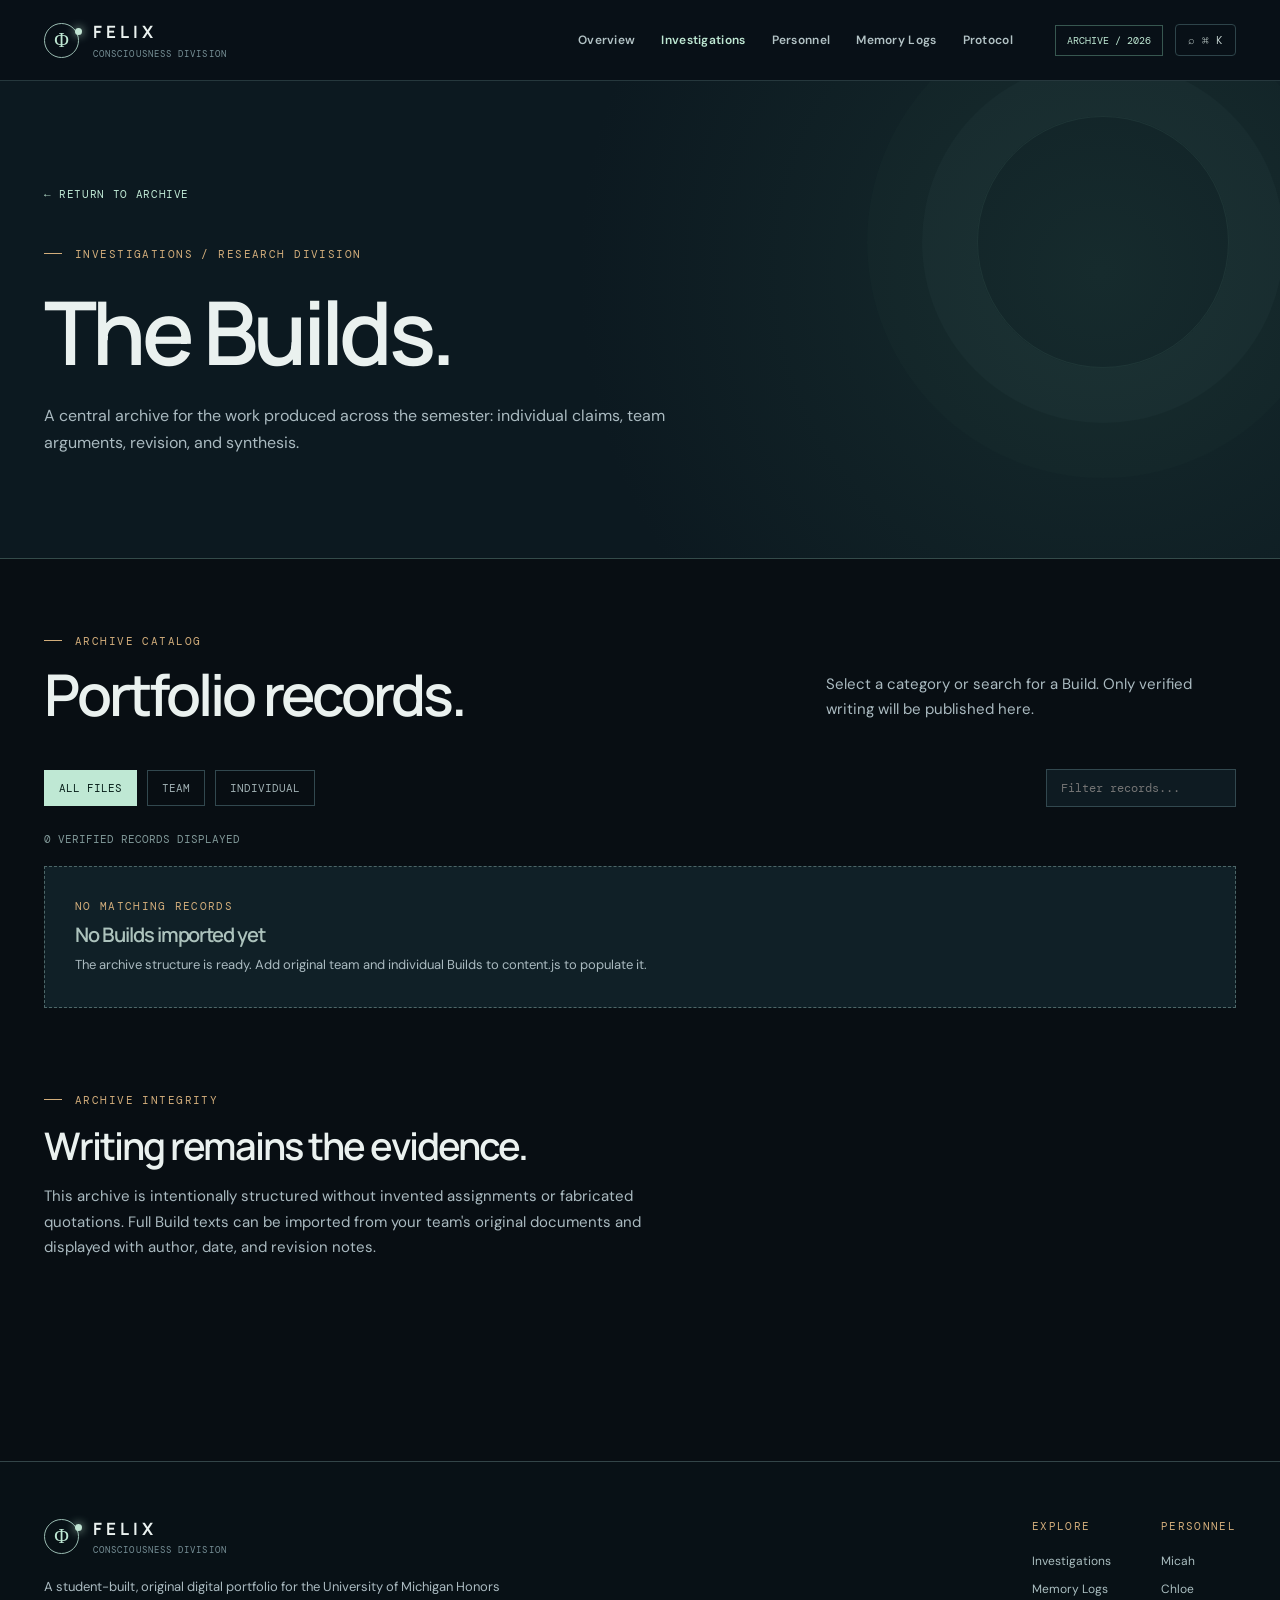
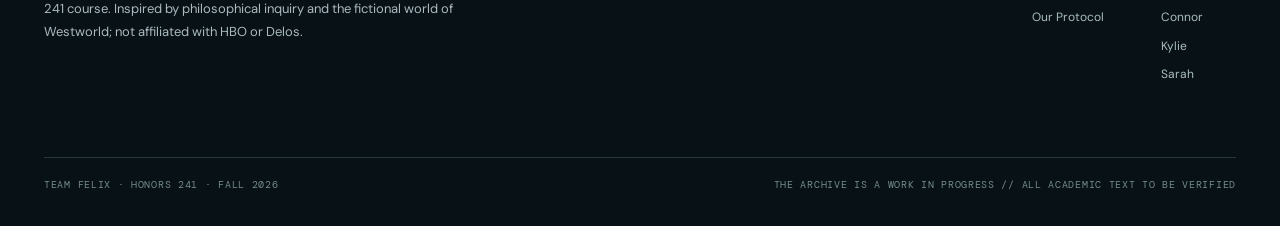
==== builds.html @ 9ca09903 "Add files via upload" ====
<!doctype html>
<html lang="en"><head><meta charset="utf-8"><meta name="viewport" content="width=device-width,initial-scale=1"><meta name="theme-color" content="#080e13"><meta name="description" content="Team Felix: an Honors 241 portfolio exploring consciousness, narration, recognition, and agency."><title>Investigations | Team Felix — Consciousness Archives</title><link rel="stylesheet" href="styles.css"><script src="content.js" defer></script><script src="site.js" defer></script></head><body data-page="builds"><div id="app"><noscript>This website requires JavaScript for its interactive archive. Enable JavaScript to explore the portfolio.</noscript></div></body></html>
---- styles.css ----
@import url('https://fonts.googleapis.com/css2?family=DM+Mono:wght@400;500&family=DM+Sans:wght@400;500;600;700&family=Manrope:wght@400;500;600;700;800&display=swap');
:root{--ink:#eaf1ef;--muted:#9aaab0;--subtle:#6d818a;--bg:#080e13;--bg2:#0b151c;--panel:#101d25;--line:#2b3c44;--accent:#bfe8d4;--accent2:#d2ad7b;--deep:#162b30;--font:'Manrope',sans-serif;--mono:'DM Mono',monospace}
*{box-sizing:border-box}html{scroll-behavior:smooth}body{margin:0;background:var(--bg);color:var(--ink);font:400 15px/1.7 'DM Sans',sans-serif;-webkit-font-smoothing:antialiased}a{color:inherit;text-decoration:none}button,input{font:inherit}button{cursor:pointer}button:focus-visible,a:focus-visible,input:focus-visible{outline:2px solid var(--accent);outline-offset:4px}::selection{background:#bfdcce;color:#0b1216}.container{width:min(1200px,calc(100% - 88px));margin:0 auto}.mono{font-family:var(--mono);font-size:11px;letter-spacing:.12em;text-transform:uppercase}.accent{color:var(--accent)}.gold{color:var(--accent2)}.muted{color:var(--muted)}.line{border-top:1px solid var(--line)}
.skip{position:absolute;top:-80px;left:20px;background:white;color:black;padding:12px;z-index:300}.skip:focus{top:10px}
.site-header{position:sticky;top:0;z-index:50;background:#091218eF;backdrop-filter:blur(18px);border-bottom:1px solid #26383d}.head-inner{height:80px;display:flex;align-items:center;gap:28px}.brand{display:inline-flex;gap:14px;align-items:center;flex-shrink:0}.brand-symbol{position:relative;border:1px solid #9abcb2;width:35px;height:35px;display:grid;place-items:center;border-radius:50%;color:var(--accent);font:20px Georgia,serif}.brand-symbol:after{content:'';position:absolute;width:7px;height:7px;background:#c2e5d4;right:-4px;top:4px;border-radius:50%;box-shadow:0 0 10px #bfe8d4}.brand-name{font:700 17px var(--font);letter-spacing:.24em}.brand-tag{display:block;color:#789198;font:9px var(--mono);letter-spacing:.12em;margin-top:1px}.nav{display:flex;align-items:center;gap:26px;margin-left:auto}.nav a{color:#b3c3c6;font-size:12px;font-weight:600;letter-spacing:.025em;transition:color .2s}.nav a:hover,.nav a.active{color:var(--accent)}.header-right{display:flex;gap:12px;align-items:center;margin-left:14px}.sys-tag{font:10px var(--mono);color:var(--accent);border:1px solid #375750;padding:8px 11px}.search-trigger{border:1px solid #2e444a;background:transparent;color:#c0cecc;border-radius:4px;padding:8px 12px;font:11px var(--mono)}.search-trigger:hover{border-color:var(--accent)}.hamburger{display:none;background:none;border:none;color:var(--ink);font-size:24px}
.section-label{display:flex;align-items:center;gap:13px;font:11px var(--mono);letter-spacing:.13em;text-transform:uppercase;color:var(--accent2)}.section-label:before{content:'';display:inline-block;width:18px;height:1px;background:var(--accent2)}
h1,h2,h3,h4,p{margin-top:0}h1,h2,h3{font-family:var(--font);font-weight:600;letter-spacing:-.052em}h1{font-size:clamp(55px,7vw,108px);line-height:1.02}h2{font-size:clamp(35px,4.5vw,60px);line-height:1.1}h3{font-size:24px;line-height:1.24}p{color:#aabac0}.btn{display:inline-flex;align-items:center;justify-content:center;gap:20px;background:var(--accent);color:#102024;border:1px solid var(--accent);padding:15px 21px;font-size:12px;font-weight:800;letter-spacing:.03em;transition:transform .2s,background .2s}.btn:hover{background:#ddf7e8;transform:translateY(-2px)}.btn-ghost{background:transparent;color:var(--ink);border-color:#4c6368}.btn-ghost:hover{background:#15272b}.arrow{font-size:18px;font-weight:400}
.hero{min-height:705px;position:relative;overflow:hidden;background:radial-gradient(ellipse 50% 70% at 80% 45%,#183b3b 0%,#0c1d23 47%,transparent 85%),linear-gradient(125deg,#0a1218,#0c1c22)}.hero:before{content:'';position:absolute;inset:0;opacity:.24;background-image:linear-gradient(#5c8b8a22 1px,transparent 1px),linear-gradient(90deg,#5c8b8a22 1px,transparent 1px);background-size:54px 54px;mask-image:linear-gradient(90deg,transparent 20%,#000 100%)}.hero-inner{position:relative;min-height:705px;display:flex;align-items:center;gap:2%;padding:105px 0 100px}.hero-text{width:54%;z-index:2}.hero .eyebrow{color:var(--accent2);margin-bottom:26px}.hero h1{margin-bottom:28px;max-width:810px}.hero h1 span{color:var(--accent);font-weight:400}.hero-description{font-size:16px;line-height:1.85;max-width:530px;margin-bottom:34px}.hero-actions{display:flex;gap:13px;flex-wrap:wrap}.hero-graphic{position:absolute;width:620px;height:620px;right:-100px;top:36px;display:grid;place-items:center}.orbital{width:100%;height:100%;position:relative;animation:slowspin 50s linear infinite}.orbital svg{width:100%;height:100%;overflow:visible}.orbital path,.orbital circle{vector-effect:non-scaling-stroke}.orbital-label{position:absolute;top:48%;left:48%;width:160px;text-align:center;transform:translate(-50%,-50%);color:#c5e9d8;font:11px var(--mono);line-height:2;letter-spacing:.15em;animation:counterspin 50s linear infinite}.orbital-label strong{display:block;font:500 52px Georgia,serif;letter-spacing:0}.spin-slow{transform-origin:50% 50%;animation:spin 65s linear infinite}.spin-reverse{transform-origin:50% 50%;animation:spin 48s linear infinite reverse}@keyframes spin{to{transform:rotate(360deg)}}@keyframes slowspin{to{transform:rotate(360deg)}}@keyframes counterspin{to{transform:translate(-50%,-50%) rotate(-360deg)}}.hero-bottom{position:absolute;bottom:29px;left:0;right:0;display:flex;justify-content:space-between;color:#7e999d;font:10px var(--mono);letter-spacing:.14em}.hero-bottom span:last-child{color:#b6c6c3}
.status-strip{border-top:1px solid #30504c;border-bottom:1px solid #2c4145;background:#0b171d}.status-inner{display:grid;grid-template-columns:repeat(4,1fr)}.status-item{padding:25px 27px;border-right:1px solid #2b4243}.status-item:first-child{padding-left:0}.status-item:last-child{border:0}.status-k{font:10px var(--mono);letter-spacing:.12em;color:#879da0}.status-v{font:600 19px var(--font);margin-top:7px;color:#e2f0e9}.status-v small{font-size:12px;color:var(--accent)}.blink{width:7px;height:7px;background:#a2dbbe;display:inline-block;border-radius:50%;margin-right:6px;box-shadow:0 0 10px #9ecfb8}
.section{padding:115px 0}.section-head{display:flex;justify-content:space-between;align-items:end;gap:24px;margin-bottom:43px}.section-head h2{margin:15px 0 0}.section-head p{max-width:410px;margin-bottom:3px}.subtle-link{font:11px var(--mono);letter-spacing:.11em;color:var(--accent);border-bottom:1px solid #688e80;padding-bottom:8px;white-space:nowrap}.subtle-link:hover{color:white}
.lenses-section{background:#0c161d}.lens-grid{display:grid;grid-template-columns:minmax(250px,.7fr) minmax(0,1.3fr);border:1px solid var(--line);min-height:430px}.lens-menu{border-right:1px solid var(--line);background:#0e1a22}.lens-tab{display:flex;flex-direction:column;align-items:start;gap:7px;width:100%;background:none;border:0;border-bottom:1px solid #2c3b43;padding:25px 30px;color:#789198;text-align:left}.lens-tab strong{font:600 20px var(--font);letter-spacing:-.03em;color:#b9c8c5}.lens-tab span{font:10px var(--mono);letter-spacing:.1em}.lens-tab.active{background:#183031;box-shadow:inset 3px 0 var(--accent)}.lens-tab.active strong{color:#e0f5ec}.lens-panel{padding:53px 60px;position:relative;overflow:hidden;background:radial-gradient(ellipse at 100% 0%,#22443e66,transparent 58%)}.lens-panel:after{content:'◌';font-size:280px;color:#afdfc90c;position:absolute;right:30px;bottom:-160px;pointer-events:none}.lens-panel h3{font-size:clamp(30px,3.5vw,48px);max-width:600px;margin:25px 0 18px}.lens-panel p{max-width:600px;font-size:16px}.lens-quote{border-left:1px solid #a3c9b6;padding-left:18px;color:#d5e7e1;max-width:570px;margin-top:27px;font-style:italic}
.records-grid{display:grid;grid-template-columns:repeat(3,1fr);gap:16px}.record{position:relative;display:block;min-height:295px;background:#101c24;border:1px solid #2c4147;padding:29px;overflow:hidden;transition:transform .25s,border-color .25s,background .25s}.record:hover{transform:translateY(-5px);border-color:#83b5a1;background:#162a2e}.record .topline{display:flex;justify-content:space-between;align-items:center;color:#91aaa8;font:10px var(--mono);letter-spacing:.12em}.record-index{font:400 72px Georgia,serif;position:absolute;right:16px;bottom:-31px;color:#a4c8b011}.record h3{margin:58px 0 9px;font-size:25px}.record p{font-size:13px;max-width:270px}.record .go{color:var(--accent);font:10px var(--mono);letter-spacing:.1em;margin-top:24px}.record .pending{color:#e0b985}
.personnel-section{background:#0e191f}.personnel-grid{display:grid;grid-template-columns:repeat(5,1fr);gap:13px}.person{border:1px solid #33454c;min-height:300px;background:linear-gradient(145deg,#17272f,#101c24);position:relative;overflow:hidden;padding:23px;display:flex;flex-direction:column;justify-content:space-between;transition:transform .25s,border-color .25s}.person:hover{transform:translateY(-6px);border-color:#91bbaf}.person::before{content:'';width:220px;height:220px;position:absolute;top:54px;left:50%;transform:translateX(-50%);border:1px solid #73998f29;border-radius:50%;box-shadow:0 0 0 26px #6dafa00d,0 0 0 52px #6dafa008}.person .letter{font:400 84px Georgia,serif;text-align:center;position:relative;color:#d3efe3;margin-top:20px;text-shadow:0 0 28px #92d6bb44}.person .person-name{font:600 23px var(--font);letter-spacing:-.035em}.person .meta{font:10px var(--mono);color:var(--accent2);letter-spacing:.1em}.person .view{display:flex;justify-content:space-between;align-items:center;font:10px var(--mono);letter-spacing:.1em;color:var(--accent);border-top:1px solid #46625b;padding-top:17px;margin-top:14px}
.manifesto{background:#dce6de;color:#182e30;position:relative;overflow:hidden}.manifesto .section-label{color:#51756d}.manifesto .section-label:before{background:#51756d}.manifesto h2{max-width:920px;font-size:clamp(37px,5.4vw,72px)}.manifesto p{color:#3c5558;max-width:740px;font-size:17px}.manifesto .btn{background:#18312f;color:#eaf3ea;border-color:#18312f}.manifesto .watermark{position:absolute;right:-30px;bottom:-160px;font:400 560px Georgia,serif;opacity:.045;pointer-events:none}
.footer{padding:55px 0 35px;border-top:1px solid #334548;background:#081116}.footer-main{display:flex;justify-content:space-between;gap:30px;margin-bottom:65px}.footer p{max-width:460px;margin-top:20px;font-size:13px}.footer-nav{display:flex;gap:50px;flex-wrap:wrap}.footer-nav a{display:block;color:#aabec0;margin-bottom:8px;font-size:12px}.footer-nav a:hover{color:#fff}.footer-end{display:flex;justify-content:space-between;gap:20px;border-top:1px solid #24383d;padding-top:20px;color:#748b8d;font:10px var(--mono);letter-spacing:.07em}
.page-hero{background:radial-gradient(circle at 86% 40%,#203d3a80,transparent 46%),#0c1920;padding:100px 0 85px;border-bottom:1px solid #344b4a;position:relative;overflow:hidden}.page-hero:after{content:'';position:absolute;right:4%;top:35px;width:250px;height:250px;border:1px solid #6a9c8f1f;border-radius:50%;box-shadow:0 0 0 55px #6a9c8f0c,0 0 0 110px #6a9c8f06}.page-hero h1{font-size:clamp(56px,7vw,88px);margin:26px 0}.page-hero p{max-width:640px;font-size:16px;position:relative;z-index:1}.crumb{color:var(--accent);font:11px var(--mono);letter-spacing:.06em}.page-hero .section-label{margin-top:40px}.page-content{padding:75px 0 120px}.two-col{display:grid;grid-template-columns:minmax(0,1fr) 290px;gap:65px}.aside-card{background:#111f27;border:1px solid var(--line);padding:25px;position:sticky;top:105px}.aside-card h4{font:11px var(--mono);letter-spacing:.1em;color:var(--accent2);margin-bottom:20px}.aside-card a{display:block;border-bottom:1px solid #293e42;padding:11px 0;color:#b8cac9;font-size:12px}.aside-card a:hover{color:var(--accent)}.content-section{scroll-margin-top:120px;margin-bottom:80px}.content-section h2{font-size:38px}.content-section .intro{max-width:660px}.entry{border:1px solid #32464c;background:#111f28;margin-top:17px;padding:26px 29px;transition:border-color .2s}.entry:hover{border-color:#6d9b8b}.entry .entry-line{display:flex;justify-content:space-between;gap:15px;color:#85a3a3;font:10px var(--mono);letter-spacing:.1em;text-transform:uppercase}.entry h3{font-size:24px;margin:18px 0 9px}.entry p{font-size:14px;margin:0}.tag{display:inline-block;border:1px solid #55695d;color:#cbdac9;padding:4px 8px;font:10px var(--mono);letter-spacing:.04em}.placeholder{border:1px dashed #4d6768;padding:30px;background:#102027;color:#adc3bd}.placeholder h3{font-size:20px;margin:7px 0}.placeholder p{font-size:13px;margin-bottom:0}.empty-state{color:#8ea6a5;font-size:13px}.person-hero-in{display:flex;gap:25px;align-items:center}.initial-badge{width:94px;height:94px;border:1px solid #608c7c;border-radius:50%;display:grid;place-items:center;color:#d0e8df;font:55px Georgia,serif;flex-shrink:0}.divider-heading{display:flex;align-items:center;gap:18px;margin-bottom:24px}.divider-heading h2{margin:0}.divider-heading .linegrow{height:1px;flex:1;background:#345052}
.filterbar{display:flex;align-items:center;gap:10px;flex-wrap:wrap;margin-bottom:25px}.filterbtn{font:11px var(--mono);background:none;color:#a0b0b3;padding:10px 14px;border:1px solid #32484f}.filterbtn.active,.filterbtn:hover{color:#09201b;background:var(--accent);border-color:var(--accent)}.searchinput{margin-left:auto;min-width:190px;border:1px solid #32484f;background:#0e1b22;padding:10px 14px;color:white;font:12px var(--mono)}.archive-list{display:grid;grid-template-columns:repeat(2,1fr);gap:16px}.archive-list .entry{margin:0;min-height:190px}.archive-list .entry[hidden]{display:none}.result-count{color:#809898;font:11px var(--mono);margin-bottom:20px}.workflow{display:grid;grid-template-columns:repeat(3,1fr);gap:15px}.workflow-card{border-top:2px solid #7da696;background:#112128;padding:28px}.workflow-card b{font:10px var(--mono);color:var(--accent2)}.workflow-card h3{font-size:21px;margin:17px 0}.workflow-card p{font-size:13px}
.search-dialog{border:1px solid #607b77;background:#0c171d;color:var(--ink);width:min(680px,calc(100% - 35px));padding:0;box-shadow:0 20px 90px #000b}.search-dialog::backdrop{background:#000a;backdrop-filter:blur(5px)}.search-top{display:flex;align-items:center;border-bottom:1px solid #37514e;padding:16px}.search-top input{flex:1;background:none;border:0;color:white;font:17px var(--font);outline:none;padding:5px}.search-close{background:none;border:0;color:#c8d8d4;font-size:24px}.search-results{padding:13px;max-height:400px;overflow:auto}.search-results a{display:flex;justify-content:space-between;gap:20px;align-items:center;padding:17px;border-bottom:1px solid #253e3f}.search-results a:hover{background:#1a3033}.search-results strong{font-size:14px}.search-results span{font:10px var(--mono);color:#9cafac}.search-hint{padding:12px 20px;color:#819a98;font:10px var(--mono)}
@media(max-width:1050px){.nav{gap:14px}.nav a{font-size:11px}.header-right{margin-left:0}.hero-graphic{right:-230px;opacity:.65}.hero-text{width:70%}.personnel-grid{grid-template-columns:repeat(3,1fr)}.records-grid{grid-template-columns:repeat(2,1fr)}}
@media(max-width:760px){.container{width:min(100% - 38px,620px)}.head-inner{height:68px}.brand-name{font-size:14px}.brand-tag{font-size:8px}.hamburger{display:block}.header-right{margin-left:auto}.sys-tag{display:none}.nav{display:none;position:absolute;top:68px;left:0;right:0;background:#0b171d;border-bottom:1px solid #3b5755;padding:22px 20px;flex-direction:column;align-items:stretch;gap:0}.nav.open{display:flex}.nav a{font-size:15px;padding:12px;border-bottom:1px solid #294144}.hero,.hero-inner{min-height:670px}.hero-inner{padding:90px 0 120px;align-items:flex-start}.hero-text{width:100%}.hero h1{font-size:clamp(55px,11vw,83px)}.hero-graphic{right:-290px;top:70px;opacity:.25}.hero-bottom{bottom:20px;gap:15px;font-size:8px}.status-inner{grid-template-columns:repeat(2,1fr)}.status-item{border-bottom:1px solid #2b4243;padding:20px}.status-item:first-child{padding-left:20px}.section{padding:76px 0}.section-head{display:block}.section-head p{margin-top:20px}.lens-grid{grid-template-columns:1fr}.lens-menu{display:grid;grid-template-columns:repeat(3,1fr);border-right:0}.lens-tab{padding:15px 10px}.lens-tab strong{font-size:14px}.lens-tab span{font-size:8px}.lens-panel{padding:35px 25px;min-height:330px}.lens-panel h3{font-size:32px}.records-grid,.archive-list{grid-template-columns:1fr}.personnel-grid{grid-template-columns:repeat(2,1fr)}.person{min-height:260px}.person .person-name{font-size:20px}.person .letter{font-size:70px}.footer-main,.footer-end{flex-direction:column}.footer-nav{gap:30px}.two-col{grid-template-columns:1fr}.aside-card{position:relative;top:0;order:-1}.page-hero{padding:70px 0}.page-hero h1{font-size:56px}.page-content{padding:50px 0 80px}.workflow{grid-template-columns:1fr}.searchinput{width:100%;margin-left:0}.person-hero-in{align-items:start;flex-direction:column}}
@media(prefers-reduced-motion:reduce){*,*:before,*:after{animation-duration:.01ms!important;scroll-behavior:auto!important;transition-duration:.01ms!important}}
.rich-text{max-width:780px;margin-top:22px;border-top:1px solid #3e5757;padding-top:19px;color:#c5d2d0;font-size:15px;line-height:1.9}.rich-text p{color:#c5d2d0}.rich-text blockquote{border-left:2px solid #b7d9c7;margin:18px 0;padding:8px 18px;color:#f1f5ef}.rich-text h4{margin:23px 0 8px;font-size:17px}.entry details summary,details.entry summary{cursor:pointer;color:var(--accent);font:11px var(--mono);letter-spacing:.07em}
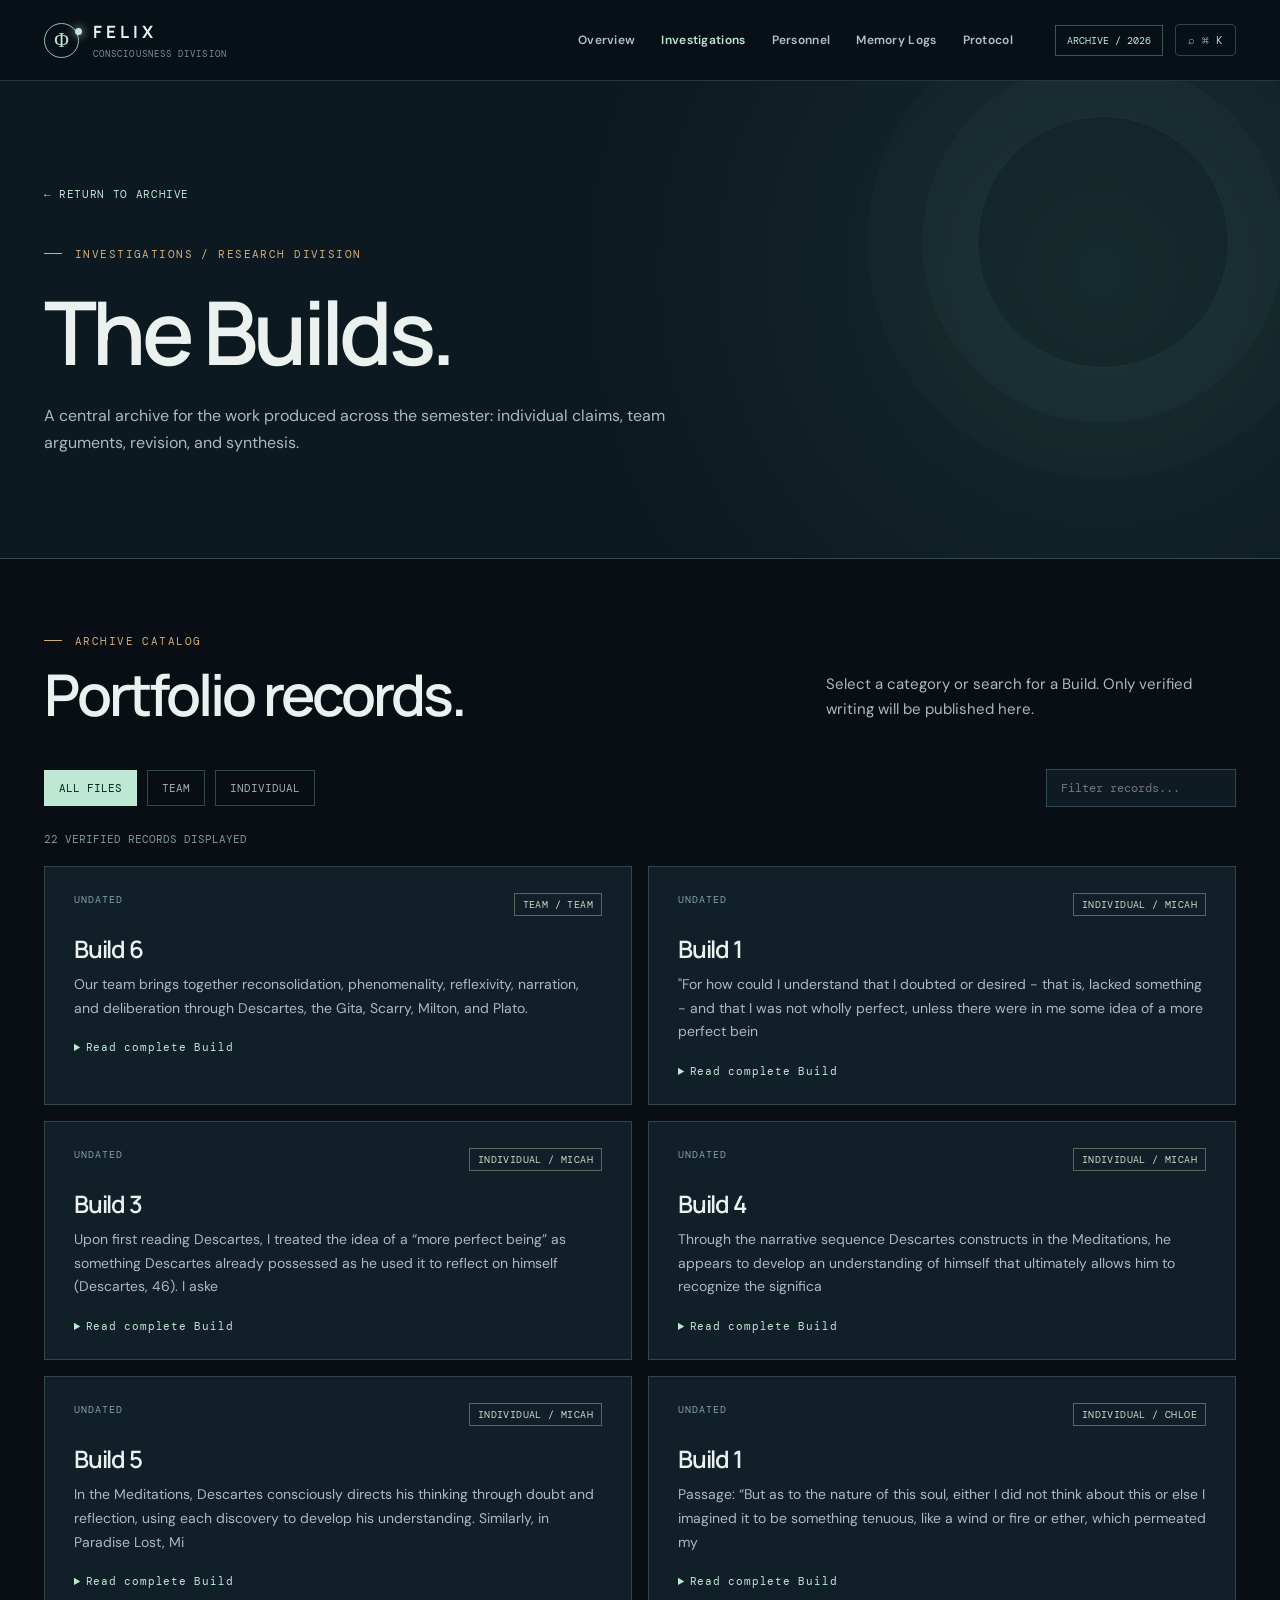
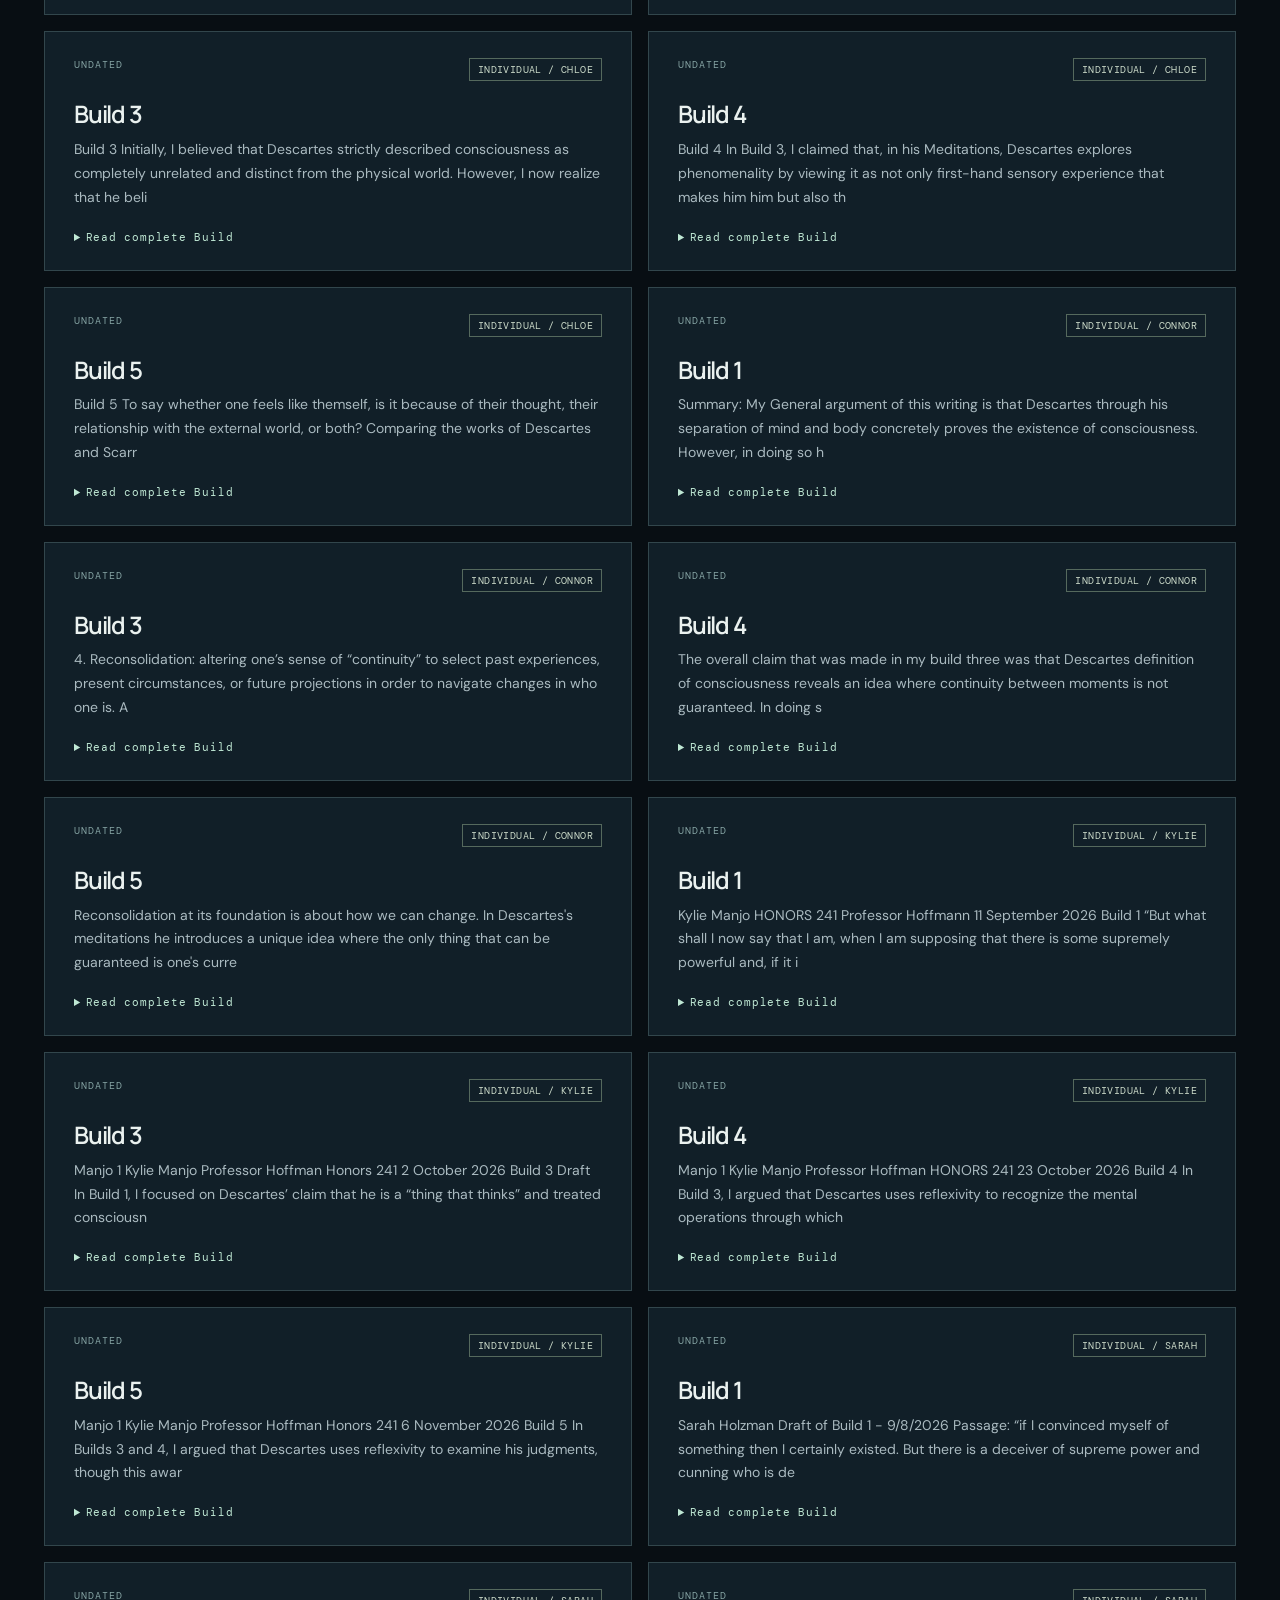
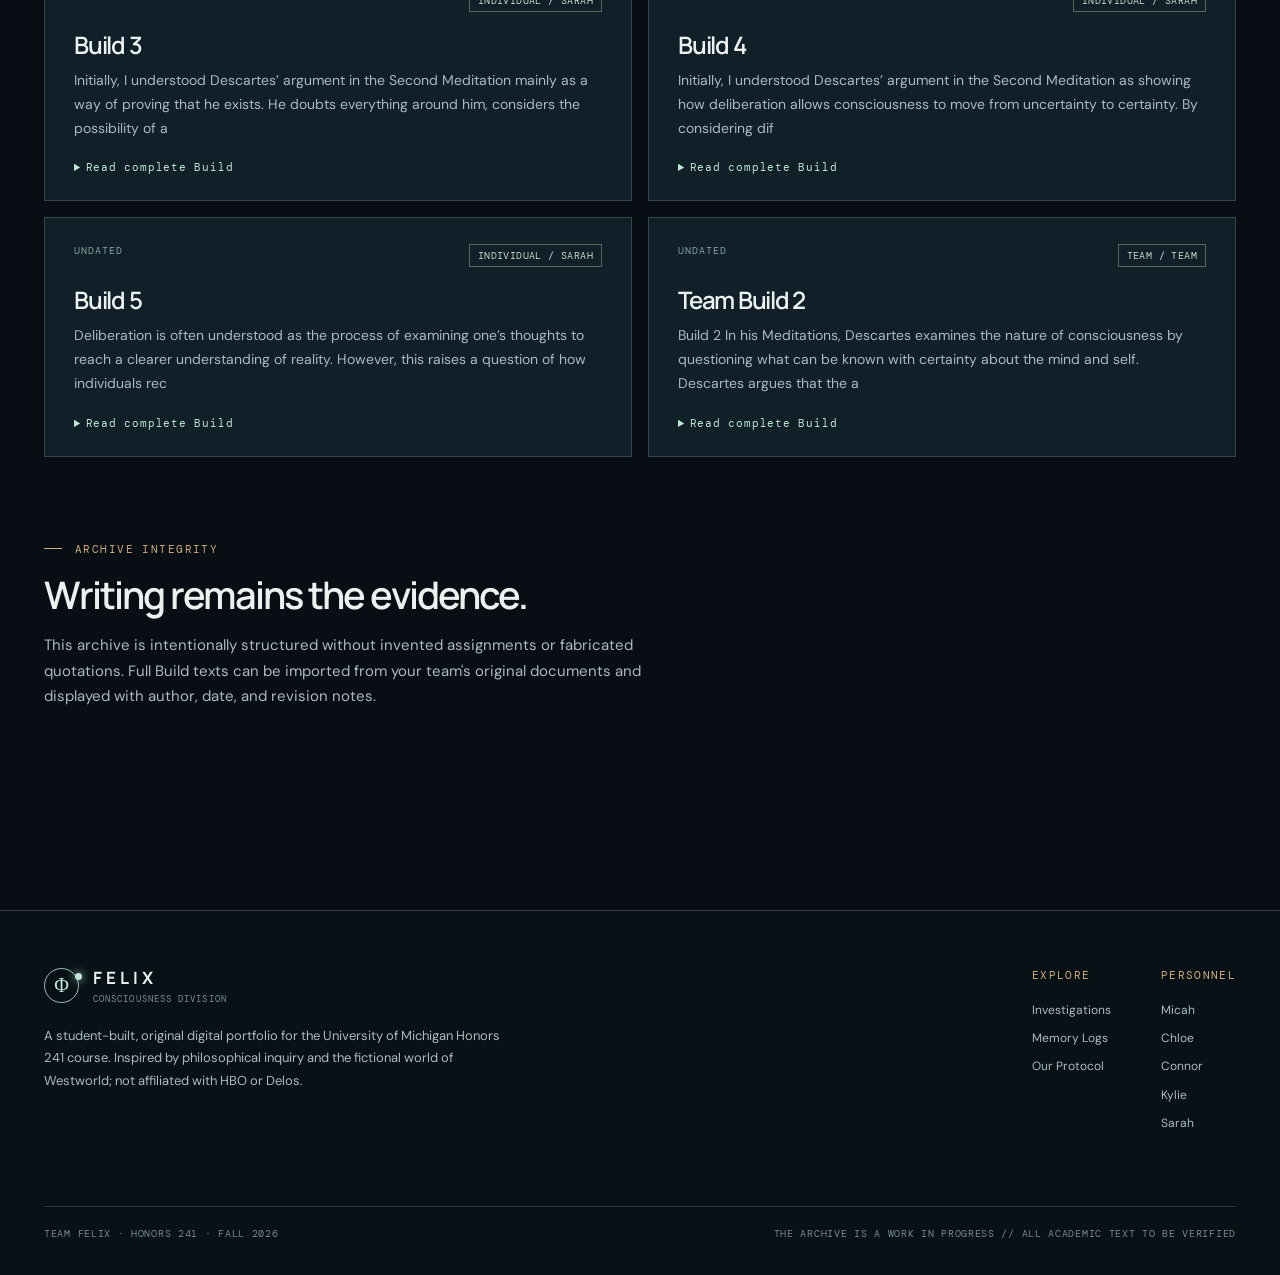
==== commit 55196b97: "Refresh portfolio assets for Build 6 publication" ====
--- a/builds.html
+++ b/builds.html
@@ -1,2 +1,2 @@
 <!doctype html>
-<html lang="en"><head><meta charset="utf-8"><meta name="viewport" content="width=device-width,initial-scale=1"><meta name="theme-color" content="#080e13"><meta name="description" content="Team Felix: an Honors 241 portfolio exploring consciousness, narration, recognition, and agency."><title>Investigations | Team Felix — Consciousness Archives</title><link rel="stylesheet" href="styles.css"><script src="content.js" defer></script><script src="site.js" defer></script></head><body data-page="builds"><div id="app"><noscript>This website requires JavaScript for its interactive archive. Enable JavaScript to explore the portfolio.</noscript></div></body></html>+<html lang="en"><head><meta charset="utf-8"><meta name="viewport" content="width=device-width,initial-scale=1"><meta name="theme-color" content="#080e13"><meta name="description" content="Team Felix: an Honors 241 portfolio exploring consciousness, narration, recognition, and agency."><title>Investigations | Team Felix — Consciousness Archives</title><link rel="stylesheet" href="styles.css"><script src="content.js?v=build6-20261119" defer></script><script src="site.js?v=build6-20261119" defer></script></head><body data-page="builds"><div id="app"><noscript>This website requires JavaScript for its interactive archive. Enable JavaScript to explore the portfolio.</noscript></div></body></html>
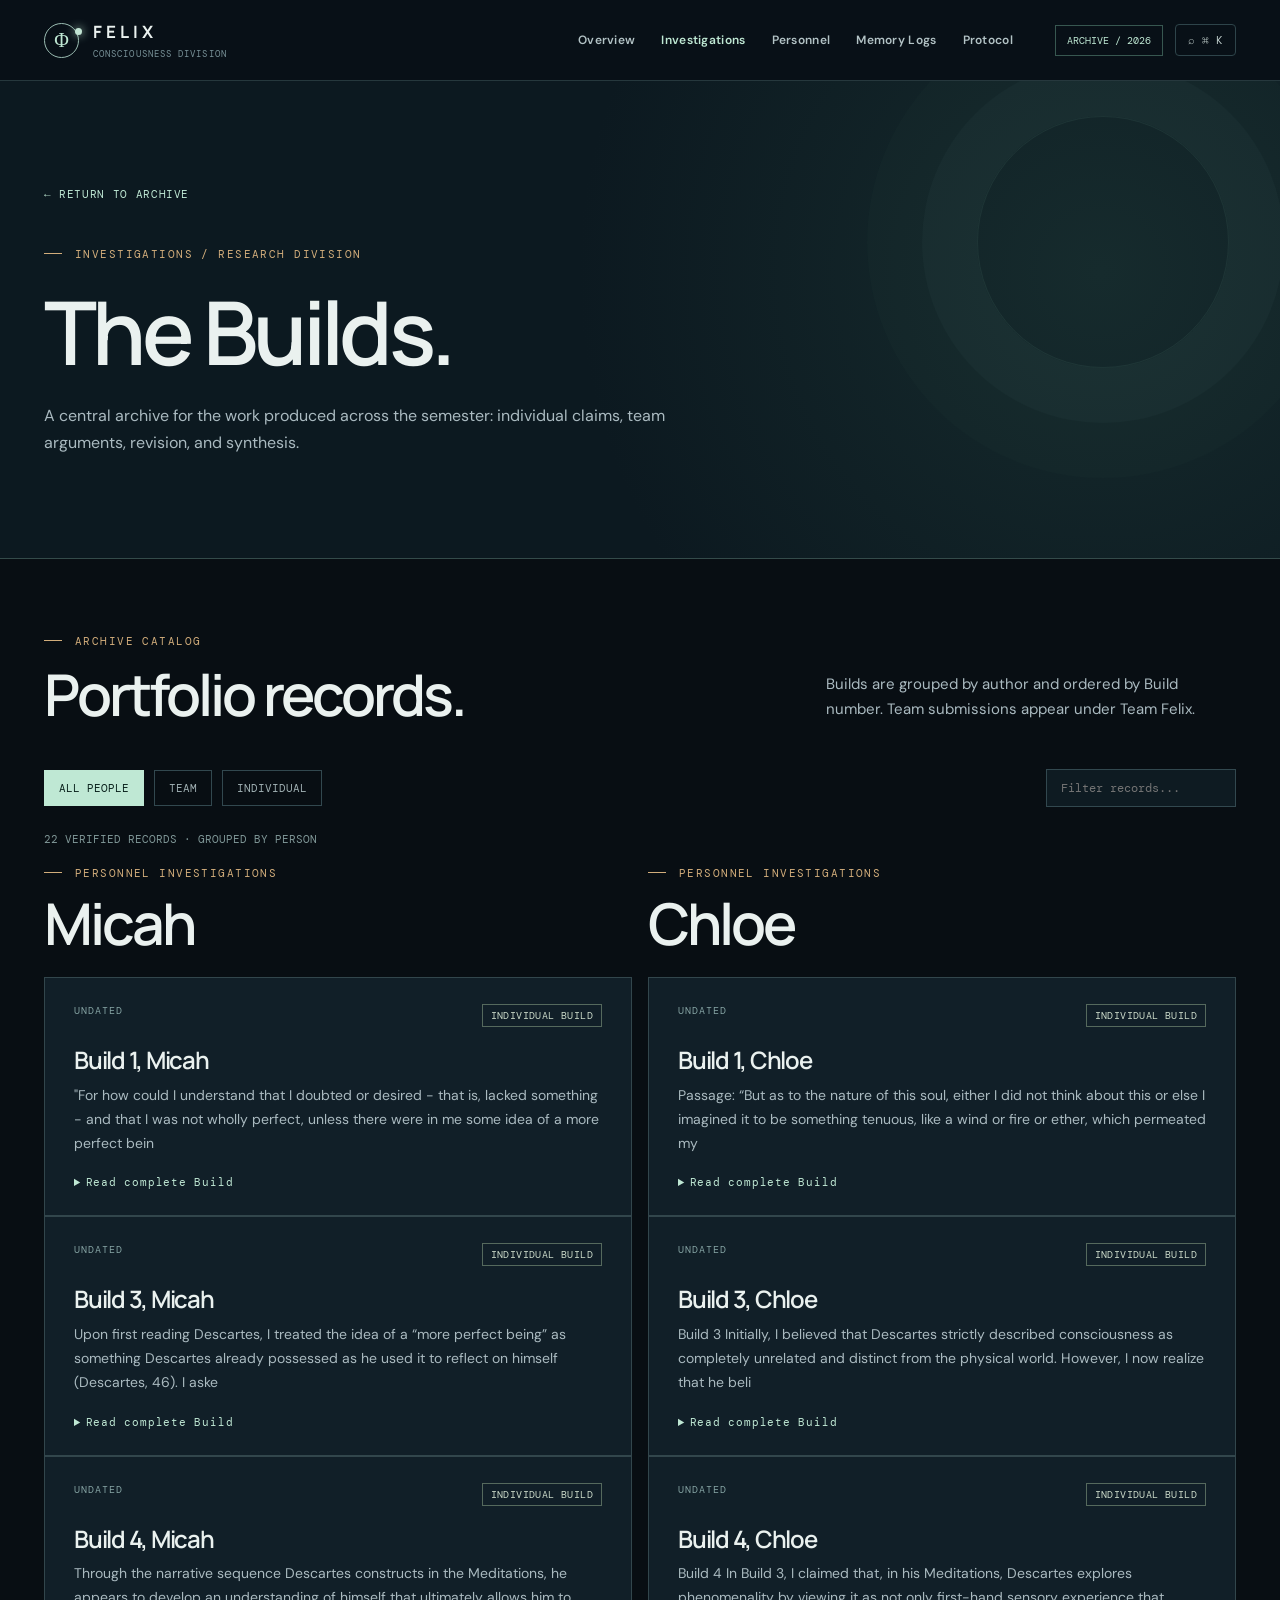
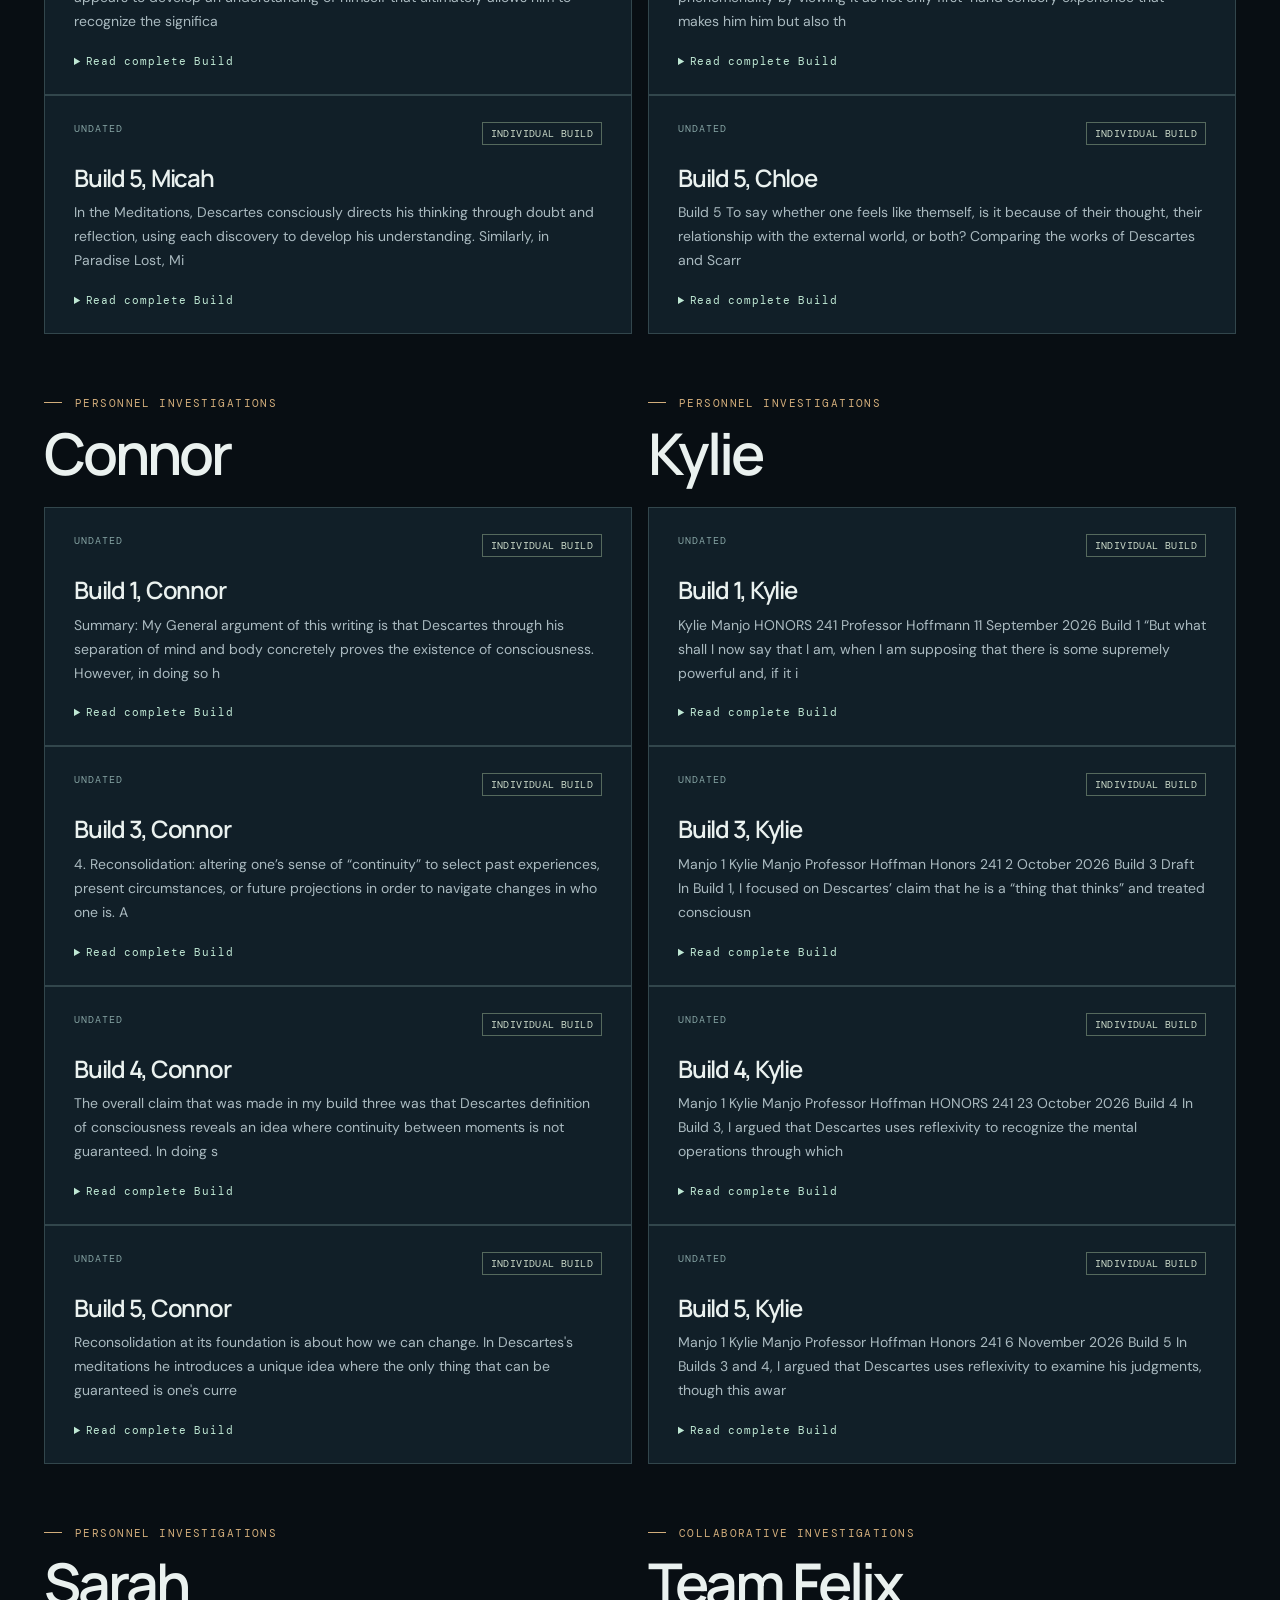
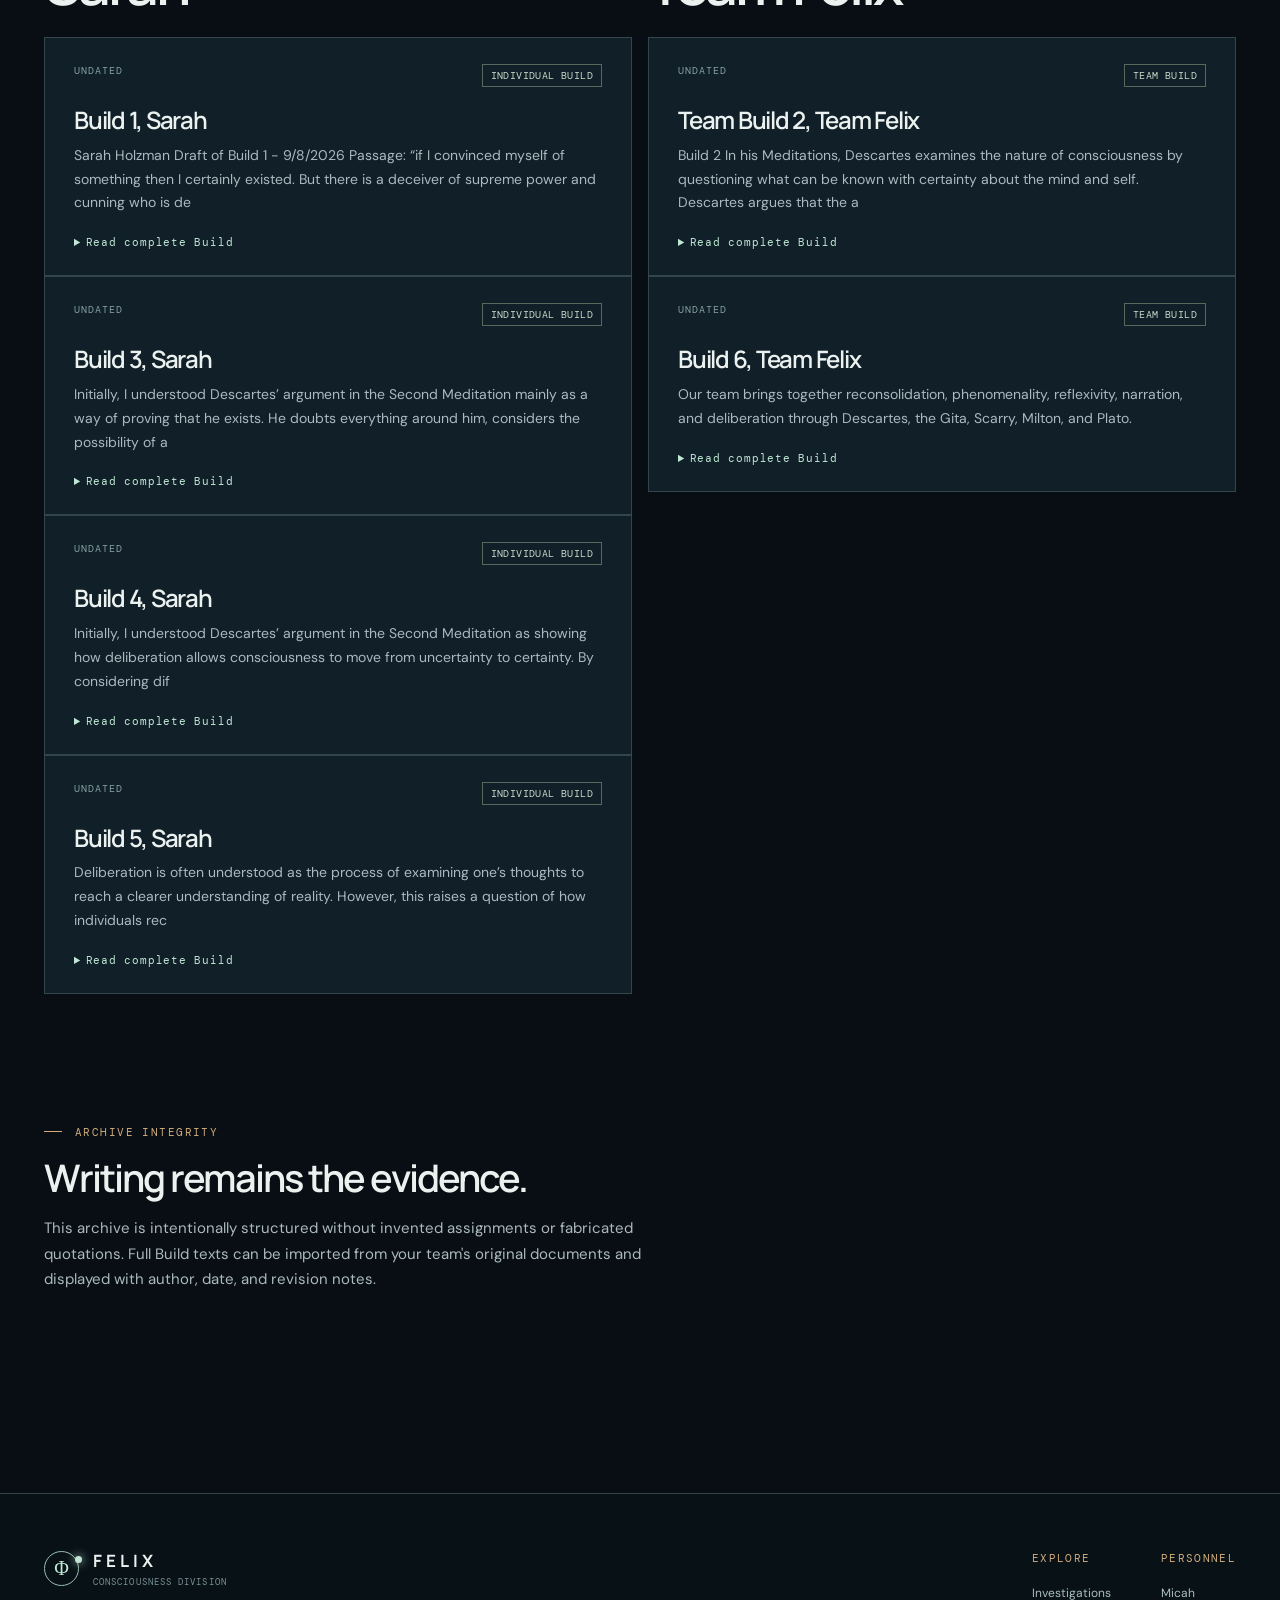
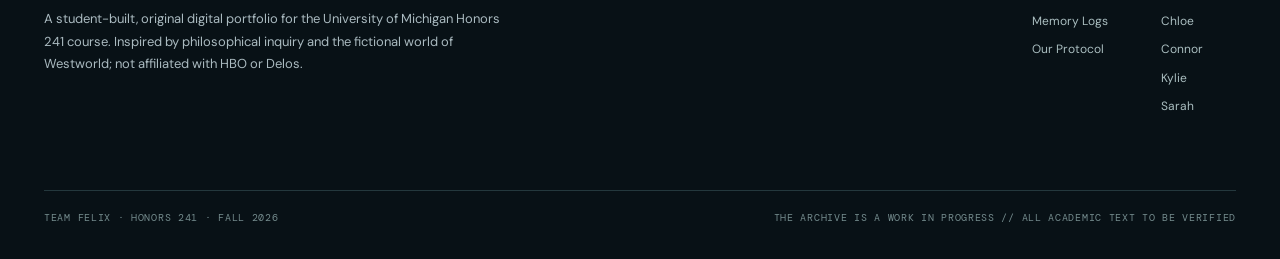
==== commit cb48800f: "Publish person-grouped archive with updated script version" ====
--- a/builds.html
+++ b/builds.html
@@ -1,2 +1,2 @@
 <!doctype html>
-<html lang="en"><head><meta charset="utf-8"><meta name="viewport" content="width=device-width,initial-scale=1"><meta name="theme-color" content="#080e13"><meta name="description" content="Team Felix: an Honors 241 portfolio exploring consciousness, narration, recognition, and agency."><title>Investigations | Team Felix — Consciousness Archives</title><link rel="stylesheet" href="styles.css"><script src="content.js?v=build6-20261119" defer></script><script src="site.js?v=build6-20261119" defer></script></head><body data-page="builds"><div id="app"><noscript>This website requires JavaScript for its interactive archive. Enable JavaScript to explore the portfolio.</noscript></div></body></html>+<html lang="en"><head><meta charset="utf-8"><meta name="viewport" content="width=device-width,initial-scale=1"><meta name="theme-color" content="#080e13"><meta name="description" content="Team Felix: an Honors 241 portfolio exploring consciousness, narration, recognition, and agency."><title>Investigations | Team Felix — Consciousness Archives</title><link rel="stylesheet" href="styles.css"><script src="content.js?v=build6-20261119" defer></script><script src="site.js?v=grouped-by-person-20261119" defer></script></head><body data-page="builds"><div id="app"><noscript>This website requires JavaScript for its interactive archive. Enable JavaScript to explore the portfolio.</noscript></div></body></html>
